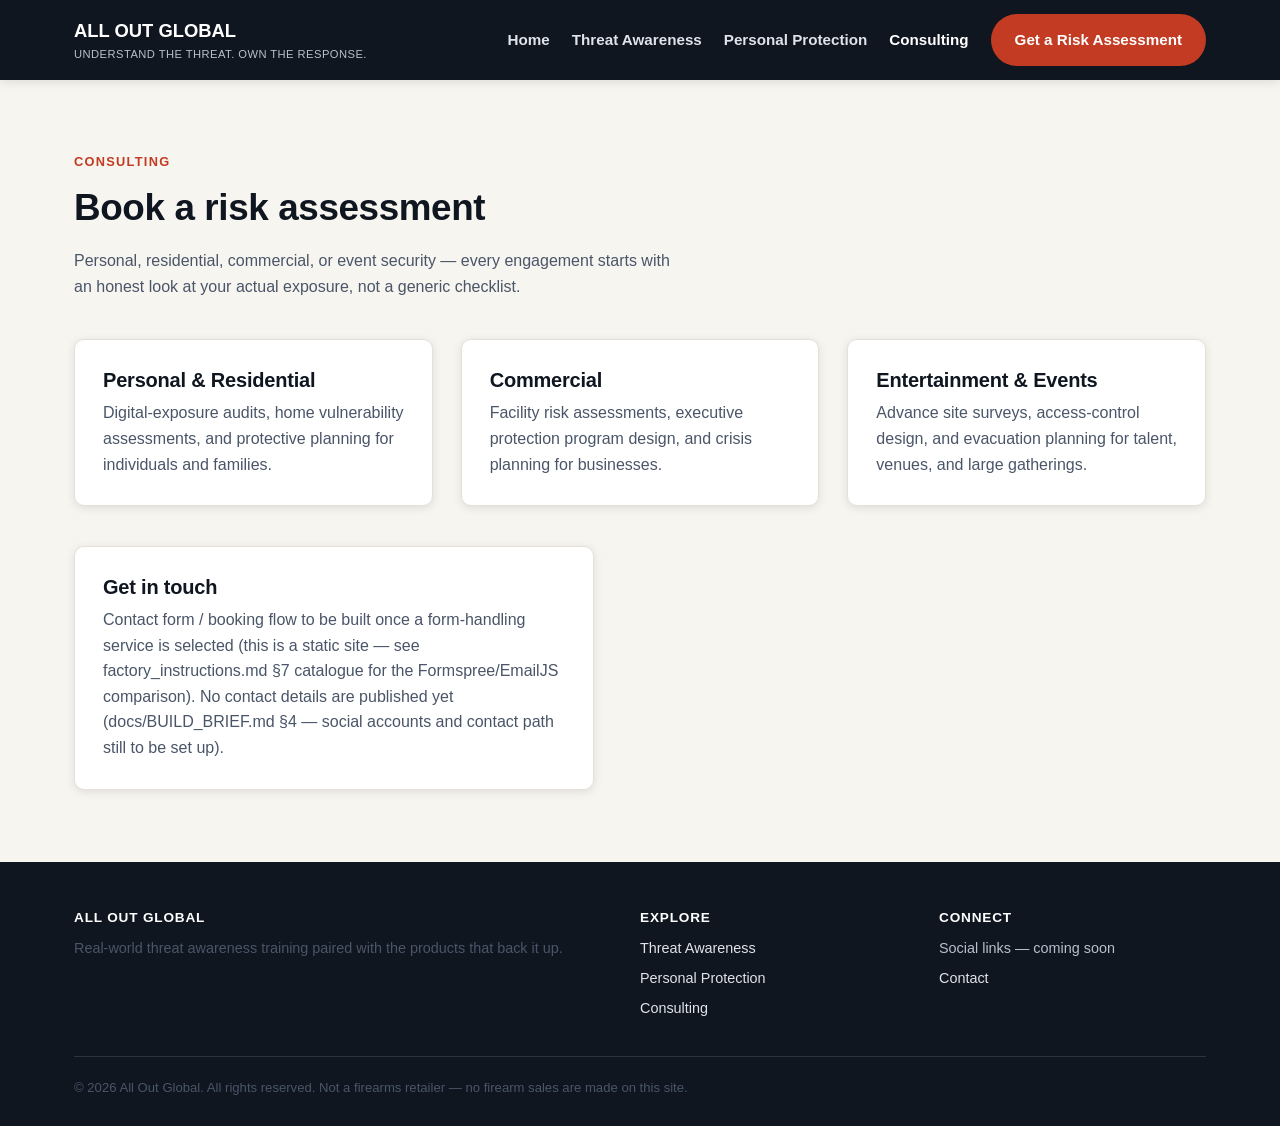
==== contact.html @ 88267a18 "Add canonical URLs pointing at the GitHub Pages deployment No custom domain is registered yet, so ca" ====
<!DOCTYPE html>
<html lang="en">
<head>
<meta charset="UTF-8">
<meta name="viewport" content="width=device-width, initial-scale=1.0">
<title>Consulting &amp; Contact — All Out Global</title>
<meta name="description" content="Book a personal, residential, commercial, or event security risk assessment with All Out Global, or get in touch with questions.">
<link rel="canonical" href="https://lancewagner123.github.io/all-out-global/contact.html">
<link rel="stylesheet" href="assets/css/style.css">
</head>
<body>
<a class="skip-link" href="#main">Skip to content</a>

<header class="site-header">
  <div class="container">
    <a class="brand" href="index.html">
      <span>ALL OUT GLOBAL<small>Understand the threat. Own the response.</small></span>
    </a>
    <button class="nav-toggle" aria-expanded="false" aria-label="Toggle menu">☰</button>
    <nav class="main-nav">
      <a href="index.html">Home</a>
      <a href="threat-awareness.html">Threat Awareness</a>
      <a href="personal-protection.html">Personal Protection</a>
      <a href="contact.html" aria-current="page">Consulting</a>
      <a class="btn btn-primary" href="contact.html">Get a Risk Assessment</a>
    </nav>
  </div>
</header>

<main id="main">

  <section class="section">
    <div class="container">
      <div class="section-head">
        <p class="eyebrow">Consulting</p>
        <h2>Book a risk assessment</h2>
        <p>Personal, residential, commercial, or event security — every engagement starts with
        an honest look at your actual exposure, not a generic checklist.</p>
      </div>

      <div class="grid-3">
        <div class="card">
          <h3>Personal &amp; Residential</h3>
          <p>Digital-exposure audits, home vulnerability assessments, and protective planning for
          individuals and families.</p>
        </div>
        <div class="card">
          <h3>Commercial</h3>
          <p>Facility risk assessments, executive protection program design, and crisis planning
          for businesses.</p>
        </div>
        <div class="card">
          <h3>Entertainment &amp; Events</h3>
          <p>Advance site surveys, access-control design, and evacuation planning for talent,
          venues, and large gatherings.</p>
        </div>
      </div>

      <div class="card" style="margin-top:2.5em;max-width:520px;">
        <h3>Get in touch</h3>
        <p>Contact form / booking flow to be built once a form-handling service is selected (this
        is a static site — see factory_instructions.md §7 catalogue for the Formspree/EmailJS
        comparison). No contact details are published yet (docs/BUILD_BRIEF.md §4 — social
        accounts and contact path still to be set up).</p>
      </div>
    </div>
  </section>

</main>

<footer class="site-footer">
  <div class="container">
    <div class="footer-grid">
      <div>
        <h4>All Out Global</h4>
        <p>Real-world threat awareness training paired with the products that back it up.</p>
      </div>
      <div>
        <h4>Explore</h4>
        <ul>
          <li><a href="threat-awareness.html">Threat Awareness</a></li>
          <li><a href="personal-protection.html">Personal Protection</a></li>
          <li><a href="contact.html">Consulting</a></li>
        </ul>
      </div>
      <div>
        <h4>Connect</h4>
        <ul>
          <li>Social links — coming soon</li>
          <li><a href="contact.html">Contact</a></li>
        </ul>
      </div>
    </div>
    <div class="footer-bottom">
      <p>&copy; <span class="year"></span> All Out Global. All rights reserved. Not a firearms
      retailer — no firearm sales are made on this site.</p>
    </div>
  </div>
</footer>

<script src="assets/js/main.js"></script>
</body>
</html>
---- assets/css/style.css ----
/* All Out Global — rough-concept stylesheet.
   Brand colors, type, and real photography are not confirmed yet (docs/BUILD_BRIEF.md §5, §10) —
   the palette below is a ROUGH-CONCEPT placeholder (dark/bold, matches the "bold and direct"
   tone answer), not a final brand. What's worth KEEPING as-is is noted inline; those lines encode
   real bugs found the hard way (see factory_instructions.md §3). */

:root {
  /* Rough-concept placeholder palette — replace once real brand colors are supplied. */
  --ink: #0f1620;
  --ink-soft: #4a5568;
  --accent: #c23b22;
  --accent-soft: #e8dfd6;
  --line: #e4e1d8;
  --off-white: #f7f5f0;
  --white: #ffffff;
  --radius: 10px;
  --shadow-sm: 0 2px 10px rgba(7, 12, 22, 0.1);
  --max: 1180px;
  --font: -apple-system, BlinkMacSystemFont, "Segoe UI", Roboto, Helvetica, Arial, sans-serif;
}

* { box-sizing: border-box; }
html { scroll-behavior: smooth; }

body {
  margin: 0;
  font-family: var(--font);
  color: var(--ink);
  background: var(--off-white);
  line-height: 1.6;
  -webkit-font-smoothing: antialiased;
}

/* height: auto is not optional here — without it, an <img> with HTML width/height
   attributes keeps its ORIGINAL height once max-width scales the width down,
   producing a tall, mostly-cropped sliver. See factory_instructions.md §3, Trap 2. */
img { max-width: 100%; height: auto; display: block; }

a { color: inherit; text-decoration: none; }

/* Skip-link — required on every site, not optional. Keep this rule even after
   the placeholder palette below is replaced with real brand colors; just make
   sure the swapped-in background/text pair still has strong contrast. The
   anchor itself already lives in index.html (`<a class="skip-link" href="#main">`)
   and `<main id="main">` — copy both onto every new page this site gets. */
.skip-link {
  position: absolute;
  left: -999px;
  top: 0;
  background: var(--ink);
  color: var(--white);
  padding: 10px 16px;
  z-index: 100;
  font-weight: 700;
  border-radius: 0 0 6px 0;
}
.skip-link:focus { left: 0; }

.container {
  max-width: var(--max);
  margin: 0 auto;
  padding: 0 24px;
}

h1, h2, h3, h4 {
  line-height: 1.2;
  margin: 0 0 0.5em;
  font-weight: 800;
  letter-spacing: -0.01em;
}

h1 { font-size: clamp(2.1rem, 5vw, 3.4rem); }
h2 { font-size: clamp(1.6rem, 3.2vw, 2.3rem); }
h3 { font-size: 1.25rem; }

p { margin: 0 0 1em; color: var(--ink-soft); }
p:last-child { margin-bottom: 0; }

/* Full-bleed hero with a photo behind overlaid text: DO NOT combine aspect-ratio
   with max-height on the same element (factory_instructions.md §3, Trap 1) — it
   shrinks the element's WIDTH to preserve the ratio instead of just capping height,
   leaving empty gutters instead of a full-width banner. Set height directly instead:
     .hero { height: min(<H/W as vw>, <cap>px); }
   e.g. for a 1700x924 photo: height: min(54.35vw, 700px);
   Verify with getBoundingClientRect(), not just a screenshot at one viewport width. */

/* ---------- Header / nav ---------- */
.site-header {
  position: sticky; top: 0; z-index: 50;
  background: var(--ink);
  color: var(--white);
  box-shadow: var(--shadow-sm);
}
.site-header .container {
  display: flex; align-items: center; justify-content: space-between;
  padding-top: 14px; padding-bottom: 14px;
}
.brand { display: flex; align-items: center; gap: 10px; font-weight: 800; font-size: 1.15rem; color: var(--white); }
.brand small { display: block; font-weight: 500; font-size: 0.7rem; color: #b7c0cc; letter-spacing: 0.04em; text-transform: uppercase; }
.nav-toggle { display: none; background: none; border: 0; color: var(--white); font-size: 1.5rem; cursor: pointer; }
.main-nav { display: flex; align-items: center; gap: 22px; }
.main-nav a { font-weight: 600; font-size: 0.95rem; color: #dfe4ea; }
.main-nav a:hover, .main-nav a[aria-current="page"] { color: var(--white); }
.main-nav a.btn { color: var(--white); }

.btn {
  display: inline-block; padding: 12px 22px; border-radius: 999px;
  font-weight: 700; font-size: 0.95rem; border: 2px solid transparent; cursor: pointer;
}
.btn-primary { background: var(--accent); color: var(--white); }
.btn-primary:hover { background: #a52f1b; }
.btn-ghost { border-color: currentColor; }
.btn-row { display: flex; flex-wrap: wrap; gap: 12px; margin-top: 1.25em; }

@media (max-width: 860px) {
  .nav-toggle { display: block; }
  .main-nav {
    position: absolute; left: 0; right: 0; top: 100%;
    background: var(--ink); flex-direction: column; align-items: stretch;
    padding: 10px 24px 20px; gap: 4px;
    display: none;
  }
  .main-nav a { padding: 10px 0; border-bottom: 1px solid rgba(255,255,255,0.08); }
  body.nav-open .main-nav { display: flex; }
}

/* ---------- Placeholder image blocks ----------
   Real photography is not available yet (docs/BUILD_BRIEF.md §5/§10) — these stand in for it in
   the rough concept so layout/aspect-ratio decisions are visible without fabricating stock
   photos. Swap each for a real <img> (with width/height + srcset) once assets are supplied;
   don't ship these to a live site. */
.ph-img {
  aspect-ratio: var(--ar, 16 / 9);
  background: linear-gradient(135deg, var(--ink) 0%, #2b3648 100%);
  color: #cfd6df;
  display: flex; align-items: center; justify-content: center;
  text-align: center; font-weight: 700; font-size: 0.95rem; letter-spacing: 0.01em;
  border-radius: var(--radius); padding: 1rem;
}
.ph-img span { max-width: 26ch; }

/* ---------- Hero ---------- */
.hero { position: relative; color: var(--white); overflow: hidden;
  height: min(46vw, 620px); min-height: 380px; }
.hero .ph-img { position: absolute; inset: 0; border-radius: 0; aspect-ratio: auto; }
.hero::after {
  content: ""; position: absolute; inset: 0;
  background: linear-gradient(180deg, rgba(15,22,32,0.55) 0%, rgba(15,22,32,0.85) 100%);
}
.hero-content {
  position: relative; z-index: 2; height: 100%;
  max-width: var(--max); margin: 0 auto; padding: 0 24px;
  display: flex; flex-direction: column; justify-content: center;
}
.hero-eyebrow {
  text-transform: uppercase; letter-spacing: 0.12em; font-size: 0.8rem;
  font-weight: 800; color: var(--accent-soft); margin-bottom: 0.75em;
}
.hero-content h1 { color: var(--white); max-width: 16ch; }
.hero-content p { color: #dfe4ea; max-width: 52ch; font-size: 1.1rem; }

/* ---------- Sections ---------- */
.section { padding: 72px 0; }
.section-alt { background: var(--white); border-top: 1px solid var(--line); border-bottom: 1px solid var(--line); }
.section-dark { background: var(--ink); color: #dfe4ea; }
.section-dark h2, .section-dark h3 { color: var(--white); }
.section-dark p { color: #b7c0cc; }
.section-head { max-width: 68ch; margin: 0 0 2.5em; }
.section-head .eyebrow { text-transform: uppercase; letter-spacing: 0.1em; font-size: 0.8rem; font-weight: 800; color: var(--accent); }

/* ---------- Pillar / feature cards ---------- */
.grid-3 { display: grid; grid-template-columns: repeat(3, 1fr); gap: 28px; }
.grid-4 { display: grid; grid-template-columns: repeat(4, 1fr); gap: 24px; }
@media (max-width: 900px) { .grid-3 { grid-template-columns: 1fr; } .grid-4 { grid-template-columns: repeat(2, 1fr); } }
@media (max-width: 560px) { .grid-4 { grid-template-columns: 1fr; } }

.card {
  background: var(--white); border: 1px solid var(--line); border-radius: var(--radius);
  padding: 28px; box-shadow: var(--shadow-sm);
}
.card h3 { margin-bottom: 0.4em; }
.card .card-tag {
  display: inline-block; font-size: 0.72rem; font-weight: 800; text-transform: uppercase;
  letter-spacing: 0.06em; color: var(--accent); margin-bottom: 0.6em;
}

/* ---------- Vertical / headline cards with placeholder image ---------- */
.tile { display: flex; flex-direction: column; border-radius: var(--radius); overflow: hidden;
  border: 1px solid var(--line); background: var(--white); box-shadow: var(--shadow-sm); }
.tile .ph-img { border-radius: 0; }
.tile-body { padding: 20px 22px 24px; }
.tile-body h3 { margin-bottom: 0.35em; }
.tile-link { font-weight: 700; color: var(--accent); }

/* ---------- Headlines / trend module ---------- */
.headline-item { border-left: 4px solid var(--accent); padding: 4px 0 4px 20px; margin-bottom: 1.75em; }
.headline-item:last-child { margin-bottom: 0; }
.headline-item .kicker { font-size: 0.78rem; font-weight: 800; text-transform: uppercase; letter-spacing: 0.06em; color: var(--ink-soft); }
.headline-item h3 { margin: 0.2em 0 0.3em; }
.headline-item .source-note { font-size: 0.85rem; color: var(--ink-soft); font-style: italic; }

/* ---------- Affiliate disclosure banner ----------
   Reusable component per docs/BUILD_BRIEF.md §8 — must appear on every page carrying affiliate
   links, near the links themselves, not buried in a footer policy page. No real affiliate
   agreements are signed yet (brief §10) — this is the component, ready for when they are. */
.disclosure-banner {
  background: var(--accent-soft); border: 1px solid #d9c4b5; border-radius: var(--radius);
  padding: 14px 18px; font-size: 0.88rem; color: #5a4636; margin: 0 0 2em;
}
.disclosure-banner strong { color: #3d2c20; }

/* ---------- Footer ---------- */
.site-footer { background: var(--ink); color: #b7c0cc; padding: 48px 0 28px; font-size: 0.9rem; }
.site-footer a { color: #dfe4ea; }
.footer-grid { display: grid; grid-template-columns: 2fr 1fr 1fr; gap: 32px; margin-bottom: 2em; }
.footer-grid h4 { color: var(--white); font-size: 0.85rem; text-transform: uppercase; letter-spacing: 0.06em; margin-bottom: 0.8em; }
.footer-grid ul { list-style: none; margin: 0; padding: 0; }
.footer-grid li { margin-bottom: 0.5em; }
@media (max-width: 700px) { .footer-grid { grid-template-columns: 1fr; } }
.footer-bottom { border-top: 1px solid rgba(255,255,255,0.12); padding-top: 20px; font-size: 0.82rem; }
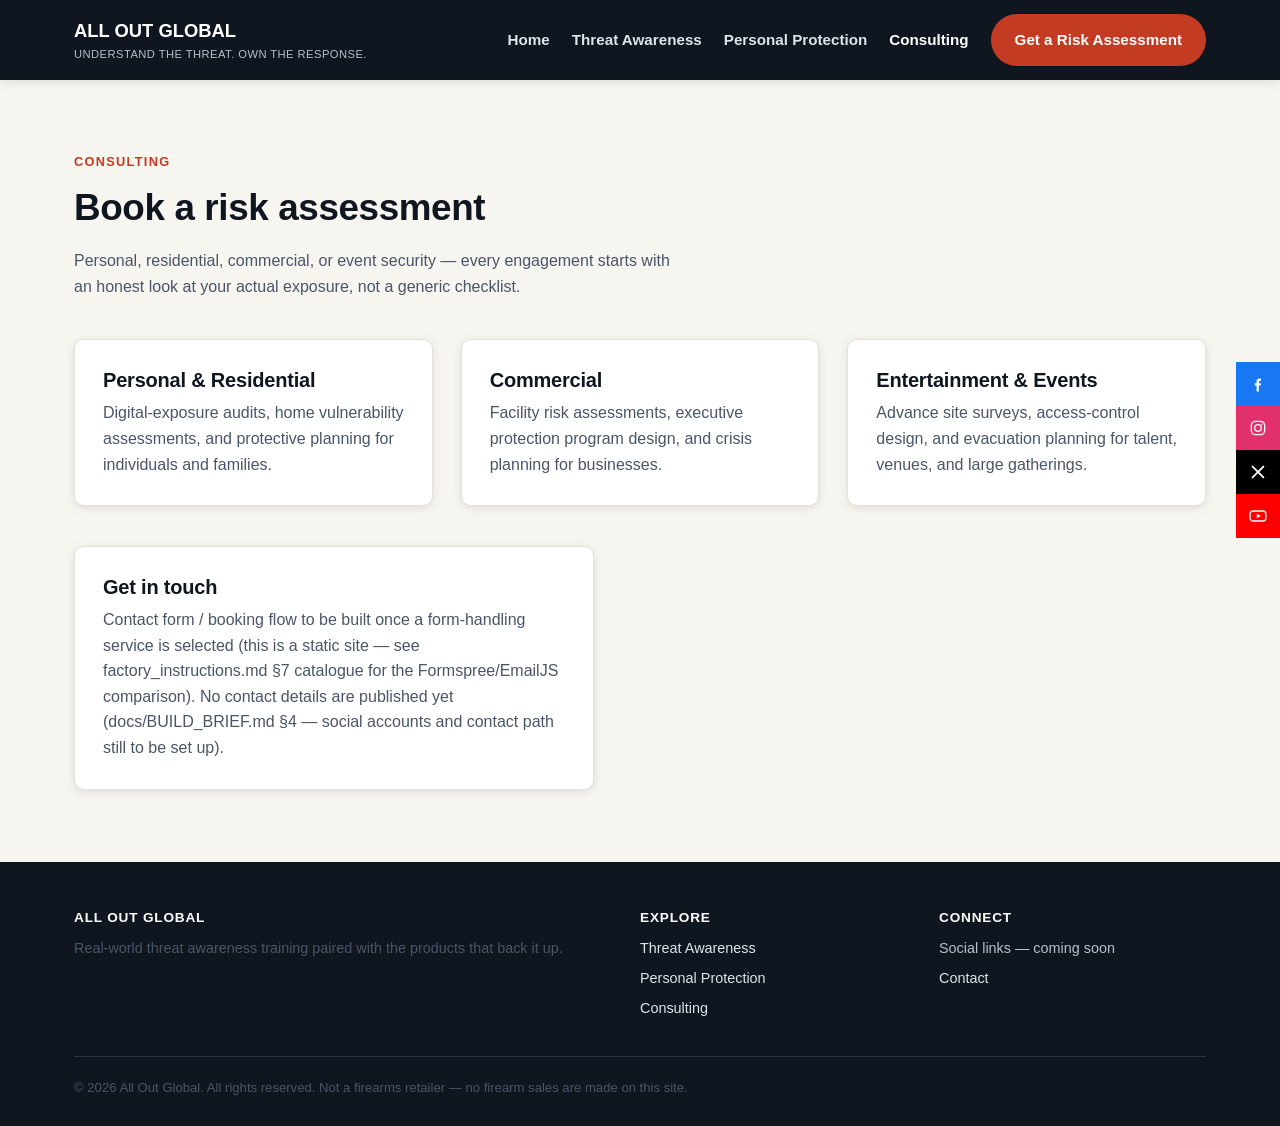
==== commit 75a1c2e2: "Add floating social sidebar to all pages New catalog pattern (feature_catalog.html #social-sidebar):" ====
--- a/contact.html
+++ b/contact.html
@@ -10,6 +10,14 @@
 </head>
 <body>
 <a class="skip-link" href="#main">Skip to content</a>
+
+<!-- Social accounts not created yet (docs/BUILD_BRIEF.md §10 item 2) — placeholder hrefs. -->
+<div class="social-sidebar">
+  <a href="#" style="--brand:#1877F2" aria-label="Facebook"><svg viewBox="0 0 24 24" fill="currentColor" aria-hidden="true"><path d="M15.5 8.5H13.8c-.5 0-.8.3-.8 1v1.7h2.4l-.3 2.6h-2.1V21h-2.7v-7.2H8.1v-2.6h2.2V9.1c0-2.2 1.3-3.6 3.5-3.6h1.7v3z"/></svg></a>
+  <a href="#" style="--brand:#E1306C" aria-label="Instagram"><svg viewBox="0 0 24 24" fill="none" stroke="currentColor" stroke-width="1.6" aria-hidden="true"><rect x="4" y="4" width="16" height="16" rx="5"/><circle cx="12" cy="12" r="4"/><circle cx="16.6" cy="7.4" r="0.9" fill="currentColor" stroke="none"/></svg></a>
+  <a href="#" style="--brand:#000000" aria-label="X (Twitter)"><svg viewBox="0 0 24 24" fill="none" stroke="currentColor" stroke-width="2.2" stroke-linecap="round" aria-hidden="true"><line x1="5.5" y1="5.5" x2="18.5" y2="18.5"/><line x1="18.5" y1="5.5" x2="5.5" y2="18.5"/></svg></a>
+  <a href="#" style="--brand:#FF0000" aria-label="YouTube"><svg viewBox="0 0 24 24" aria-hidden="true"><rect x="2.5" y="6" width="19" height="12" rx="4" fill="none" stroke="currentColor" stroke-width="1.6"/><path d="M10.5 9.3v5.4l5-2.7z" fill="currentColor"/></svg></a>
+</div>
 
 <header class="site-header">
   <div class="container">
--- a/assets/css/style.css
+++ b/assets/css/style.css
@@ -209,6 +209,21 @@
 }
 .disclosure-banner strong { color: #3d2c20; }
 
+/* ---------- Floating social sidebar ----------
+   feature_catalog.html #social-sidebar. Social accounts don't exist yet
+   (docs/BUILD_BRIEF.md §10 item 2) — hrefs are "#" placeholders until real profile URLs exist. */
+.social-sidebar {
+  position: fixed; top: 50%; right: 0; transform: translateY(-50%);
+  display: flex; flex-direction: column; z-index: 40;
+}
+.social-sidebar a {
+  width: 44px; height: 44px; display: flex; align-items: center; justify-content: center;
+  background: var(--brand); color: #fff; transition: transform 0.15s ease, box-shadow 0.15s ease;
+}
+.social-sidebar a svg { width: 20px; height: 20px; }
+.social-sidebar a:hover { transform: scale(1.08); box-shadow: var(--shadow-sm); z-index: 1; }
+@media (max-width: 860px) { .social-sidebar { display: none; } }
+
 /* ---------- Footer ---------- */
 .site-footer { background: var(--ink); color: #b7c0cc; padding: 48px 0 28px; font-size: 0.9rem; }
 .site-footer a { color: #dfe4ea; }
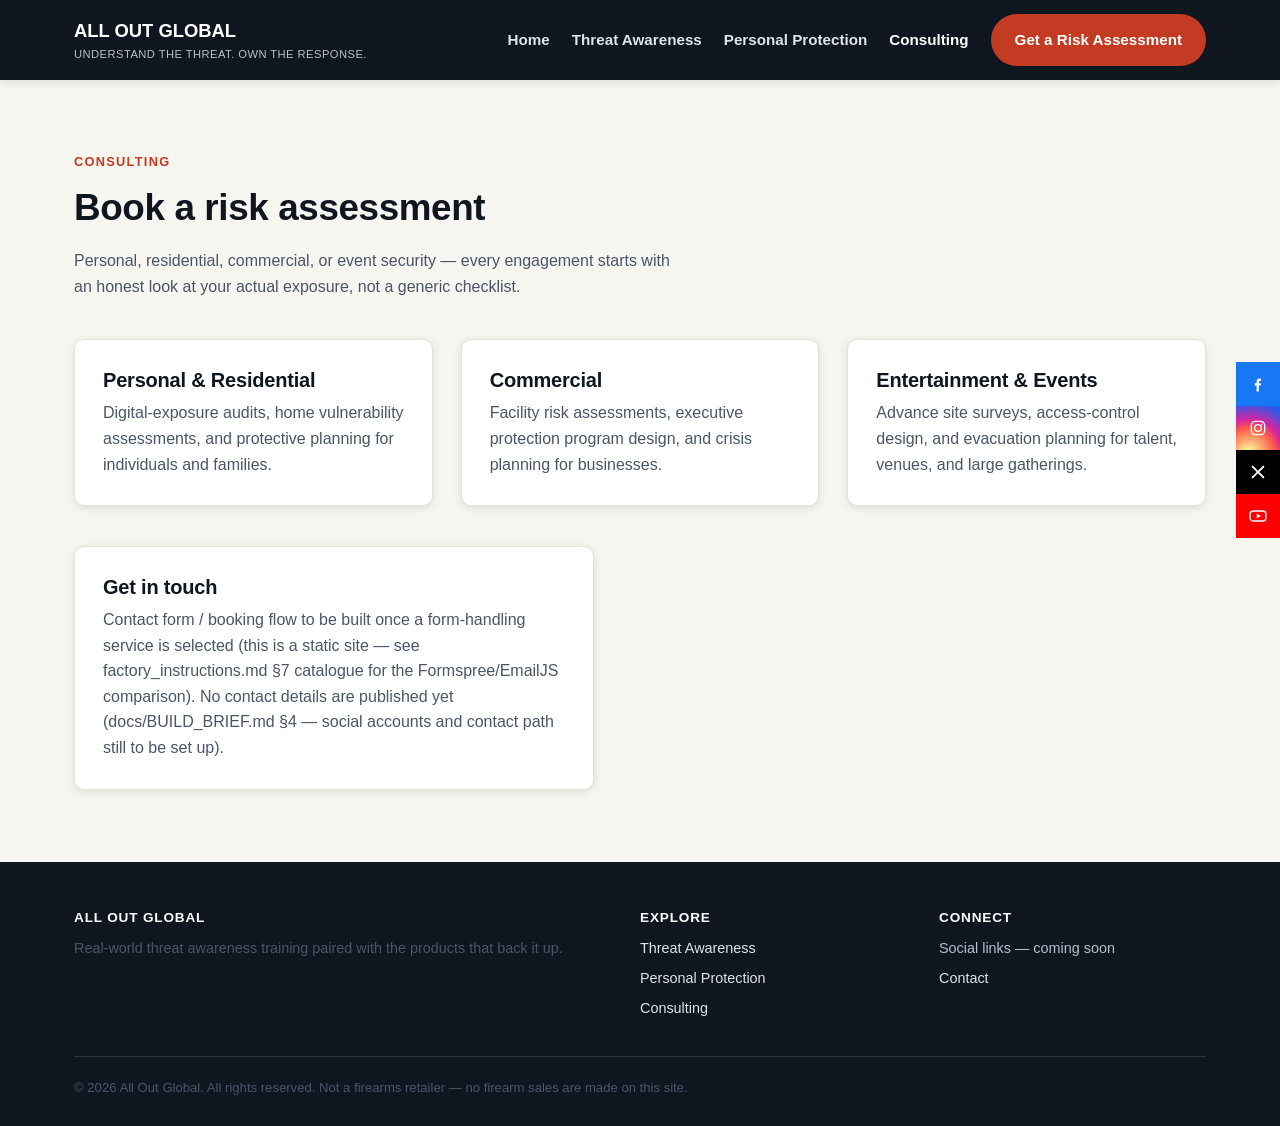
==== commit 38c2db2f: "Use Instagram's real gradient brand mark on the social sidebar Flat pink (#E1306C) replaced with the" ====
--- a/contact.html
+++ b/contact.html
@@ -14,7 +14,7 @@
 <!-- Social accounts not created yet (docs/BUILD_BRIEF.md §10 item 2) — placeholder hrefs. -->
 <div class="social-sidebar">
   <a href="#" style="--brand:#1877F2" aria-label="Facebook"><svg viewBox="0 0 24 24" fill="currentColor" aria-hidden="true"><path d="M15.5 8.5H13.8c-.5 0-.8.3-.8 1v1.7h2.4l-.3 2.6h-2.1V21h-2.7v-7.2H8.1v-2.6h2.2V9.1c0-2.2 1.3-3.6 3.5-3.6h1.7v3z"/></svg></a>
-  <a href="#" style="--brand:#E1306C" aria-label="Instagram"><svg viewBox="0 0 24 24" fill="none" stroke="currentColor" stroke-width="1.6" aria-hidden="true"><rect x="4" y="4" width="16" height="16" rx="5"/><circle cx="12" cy="12" r="4"/><circle cx="16.6" cy="7.4" r="0.9" fill="currentColor" stroke="none"/></svg></a>
+  <a href="#" style="--brand:radial-gradient(circle at 30% 107%, #fdf497 0%, #fdf497 5%, #fd5949 45%, #d6249f 60%, #285aeb 90%)" aria-label="Instagram"><svg viewBox="0 0 24 24" fill="none" stroke="currentColor" stroke-width="1.6" aria-hidden="true"><rect x="4" y="4" width="16" height="16" rx="5"/><circle cx="12" cy="12" r="4"/><circle cx="16.6" cy="7.4" r="0.9" fill="currentColor" stroke="none"/></svg></a>
   <a href="#" style="--brand:#000000" aria-label="X (Twitter)"><svg viewBox="0 0 24 24" fill="none" stroke="currentColor" stroke-width="2.2" stroke-linecap="round" aria-hidden="true"><line x1="5.5" y1="5.5" x2="18.5" y2="18.5"/><line x1="18.5" y1="5.5" x2="5.5" y2="18.5"/></svg></a>
   <a href="#" style="--brand:#FF0000" aria-label="YouTube"><svg viewBox="0 0 24 24" aria-hidden="true"><rect x="2.5" y="6" width="19" height="12" rx="4" fill="none" stroke="currentColor" stroke-width="1.6"/><path d="M10.5 9.3v5.4l5-2.7z" fill="currentColor"/></svg></a>
 </div>
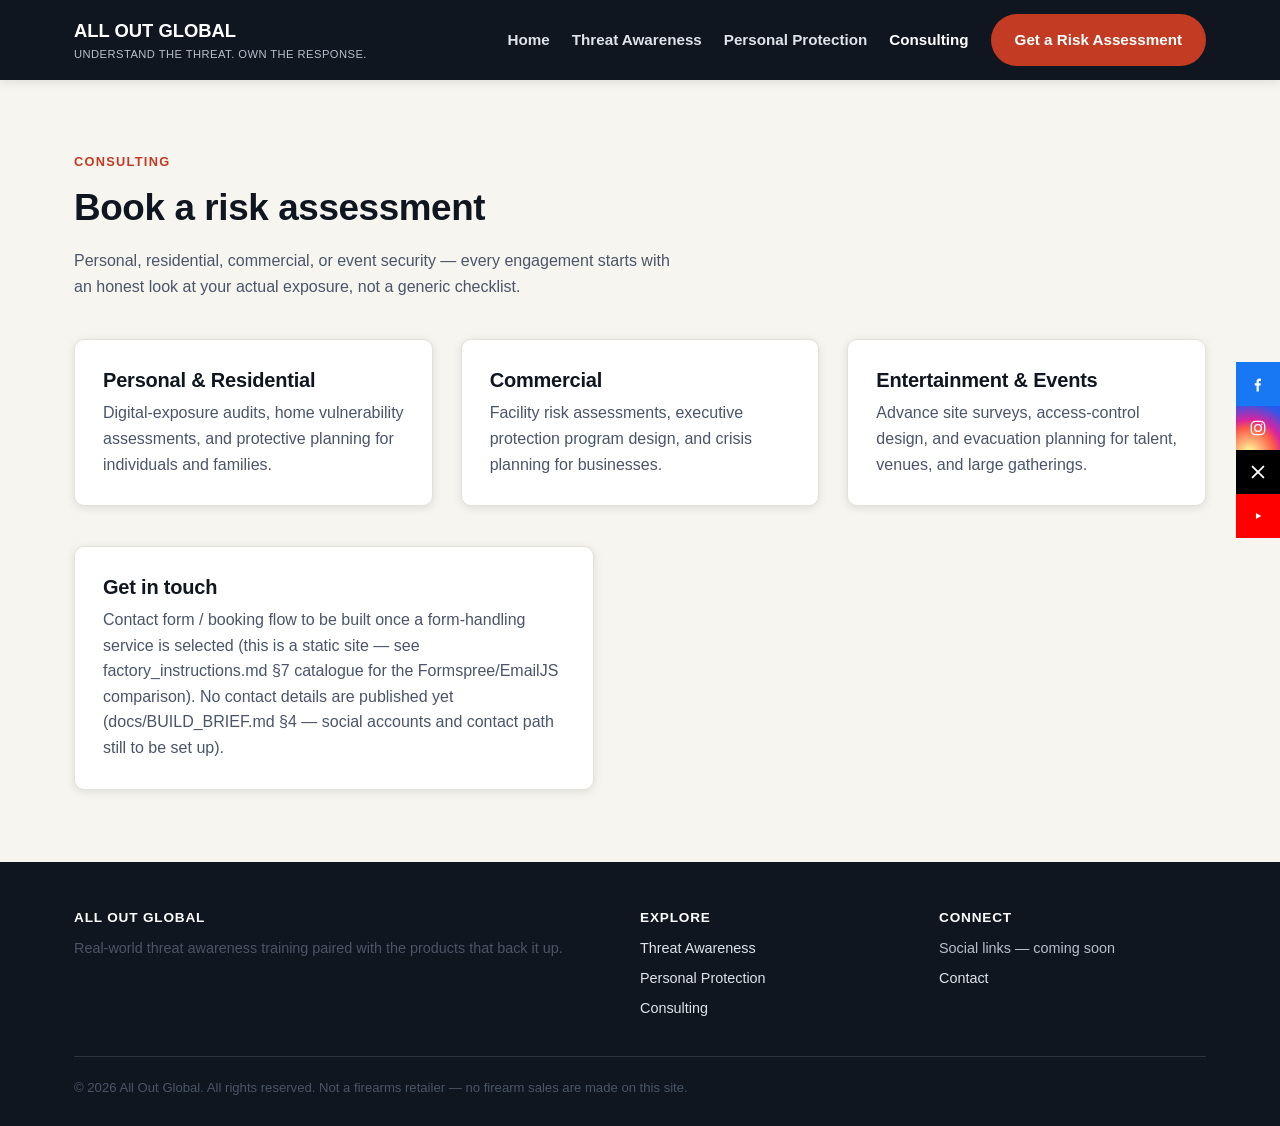
==== commit 4b1bd567: "Simplify YouTube icon to a plain play-triangle glyph Dropped the outlined rectangle behind the trian" ====
--- a/contact.html
+++ b/contact.html
@@ -16,7 +16,7 @@
   <a href="#" style="--brand:#1877F2" aria-label="Facebook"><svg viewBox="0 0 24 24" fill="currentColor" aria-hidden="true"><path d="M15.5 8.5H13.8c-.5 0-.8.3-.8 1v1.7h2.4l-.3 2.6h-2.1V21h-2.7v-7.2H8.1v-2.6h2.2V9.1c0-2.2 1.3-3.6 3.5-3.6h1.7v3z"/></svg></a>
   <a href="#" style="--brand:radial-gradient(circle at 30% 107%, #fdf497 0%, #fdf497 5%, #fd5949 45%, #d6249f 60%, #285aeb 90%)" aria-label="Instagram"><svg viewBox="0 0 24 24" fill="none" stroke="currentColor" stroke-width="1.6" aria-hidden="true"><rect x="4" y="4" width="16" height="16" rx="5"/><circle cx="12" cy="12" r="4"/><circle cx="16.6" cy="7.4" r="0.9" fill="currentColor" stroke="none"/></svg></a>
   <a href="#" style="--brand:#000000" aria-label="X (Twitter)"><svg viewBox="0 0 24 24" fill="none" stroke="currentColor" stroke-width="2.2" stroke-linecap="round" aria-hidden="true"><line x1="5.5" y1="5.5" x2="18.5" y2="18.5"/><line x1="18.5" y1="5.5" x2="5.5" y2="18.5"/></svg></a>
-  <a href="#" style="--brand:#FF0000" aria-label="YouTube"><svg viewBox="0 0 24 24" aria-hidden="true"><rect x="2.5" y="6" width="19" height="12" rx="4" fill="none" stroke="currentColor" stroke-width="1.6"/><path d="M10.5 9.3v5.4l5-2.7z" fill="currentColor"/></svg></a>
+  <a href="#" style="--brand:#FF0000" aria-label="YouTube"><svg viewBox="0 0 24 24" fill="currentColor" aria-hidden="true"><path d="M9.5 8.3v7.4l6.5-3.7z"/></svg></a>
 </div>
 
 <header class="site-header">
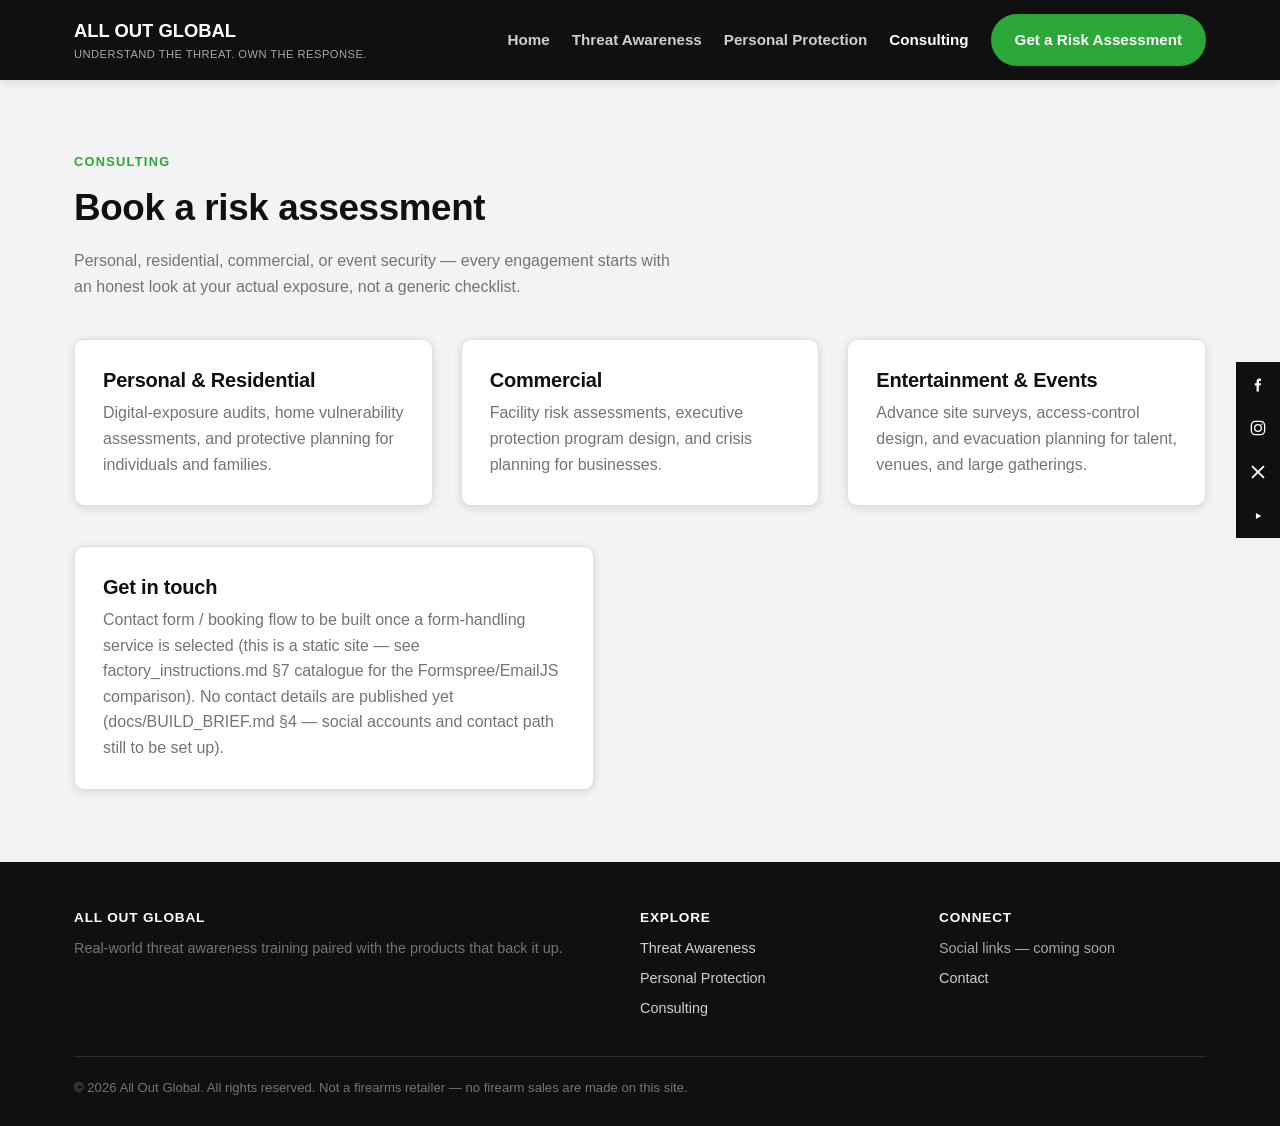
==== commit ff5ffa1c: "Rework site palette to dark-gray + green (modeled on spinat.fr) Sampled real colors from spinat.fr (" ====
--- a/contact.html
+++ b/contact.html
@@ -13,10 +13,10 @@
 
 <!-- Social accounts not created yet (docs/BUILD_BRIEF.md §10 item 2) — placeholder hrefs. -->
 <div class="social-sidebar">
-  <a href="#" style="--brand:#1877F2" aria-label="Facebook"><svg viewBox="0 0 24 24" fill="currentColor" aria-hidden="true"><path d="M15.5 8.5H13.8c-.5 0-.8.3-.8 1v1.7h2.4l-.3 2.6h-2.1V21h-2.7v-7.2H8.1v-2.6h2.2V9.1c0-2.2 1.3-3.6 3.5-3.6h1.7v3z"/></svg></a>
-  <a href="#" style="--brand:radial-gradient(circle at 30% 107%, #fdf497 0%, #fdf497 5%, #fd5949 45%, #d6249f 60%, #285aeb 90%)" aria-label="Instagram"><svg viewBox="0 0 24 24" fill="none" stroke="currentColor" stroke-width="1.6" aria-hidden="true"><rect x="4" y="4" width="16" height="16" rx="5"/><circle cx="12" cy="12" r="4"/><circle cx="16.6" cy="7.4" r="0.9" fill="currentColor" stroke="none"/></svg></a>
-  <a href="#" style="--brand:#000000" aria-label="X (Twitter)"><svg viewBox="0 0 24 24" fill="none" stroke="currentColor" stroke-width="2.2" stroke-linecap="round" aria-hidden="true"><line x1="5.5" y1="5.5" x2="18.5" y2="18.5"/><line x1="18.5" y1="5.5" x2="5.5" y2="18.5"/></svg></a>
-  <a href="#" style="--brand:#FF0000" aria-label="YouTube"><svg viewBox="0 0 24 24" fill="currentColor" aria-hidden="true"><path d="M9.5 8.3v7.4l6.5-3.7z"/></svg></a>
+  <a href="#" aria-label="Facebook"><svg viewBox="0 0 24 24" fill="currentColor" aria-hidden="true"><path d="M15.5 8.5H13.8c-.5 0-.8.3-.8 1v1.7h2.4l-.3 2.6h-2.1V21h-2.7v-7.2H8.1v-2.6h2.2V9.1c0-2.2 1.3-3.6 3.5-3.6h1.7v3z"/></svg></a>
+  <a href="#" aria-label="Instagram"><svg viewBox="0 0 24 24" fill="none" stroke="currentColor" stroke-width="1.6" aria-hidden="true"><rect x="4" y="4" width="16" height="16" rx="5"/><circle cx="12" cy="12" r="4"/><circle cx="16.6" cy="7.4" r="0.9" fill="currentColor" stroke="none"/></svg></a>
+  <a href="#" aria-label="X (Twitter)"><svg viewBox="0 0 24 24" fill="none" stroke="currentColor" stroke-width="2.2" stroke-linecap="round" aria-hidden="true"><line x1="5.5" y1="5.5" x2="18.5" y2="18.5"/><line x1="18.5" y1="5.5" x2="5.5" y2="18.5"/></svg></a>
+  <a href="#" aria-label="YouTube"><svg viewBox="0 0 24 24" fill="currentColor" aria-hidden="true"><path d="M9.5 8.3v7.4l6.5-3.7z"/></svg></a>
 </div>
 
 <header class="site-header">
--- a/assets/css/style.css
+++ b/assets/css/style.css
@@ -1,20 +1,23 @@
 /* All Out Global — rough-concept stylesheet.
    Brand colors, type, and real photography are not confirmed yet (docs/BUILD_BRIEF.md §5, §10) —
-   the palette below is a ROUGH-CONCEPT placeholder (dark/bold, matches the "bold and direct"
-   tone answer), not a final brand. What's worth KEEPING as-is is noted inline; those lines encode
+   the palette below is a ROUGH-CONCEPT placeholder, not a final brand. Colors (2026-07-30) are
+   modeled on spinat.fr's dark-gray + green scheme (Lance's reference), sampled directly from that
+   site's rendered CSS: --ink and --accent are its real values; the rest are derived to fit this
+   site's existing component set. What's worth KEEPING as-is is noted inline; those lines encode
    real bugs found the hard way (see factory_instructions.md §3). */
 
 :root {
-  /* Rough-concept placeholder palette — replace once real brand colors are supplied. */
-  --ink: #0f1620;
-  --ink-soft: #4a5568;
-  --accent: #c23b22;
-  --accent-soft: #e8dfd6;
-  --line: #e4e1d8;
-  --off-white: #f7f5f0;
+  /* Dark-gray + green palette, modeled on spinat.fr — replace once real brand colors are supplied. */
+  --ink: #101010;
+  --ink-soft: #747474;
+  --accent: #2ba837;
+  --accent-dark: #228a2c;
+  --accent-soft: #cfead4;
+  --line: #e0e0e0;
+  --off-white: #f3f3f3;
   --white: #ffffff;
   --radius: 10px;
-  --shadow-sm: 0 2px 10px rgba(7, 12, 22, 0.1);
+  --shadow-sm: 0 2px 10px rgba(16, 16, 16, 0.12);
   --max: 1180px;
   --font: -apple-system, BlinkMacSystemFont, "Segoe UI", Roboto, Helvetica, Arial, sans-serif;
 }
@@ -96,10 +99,10 @@
   padding-top: 14px; padding-bottom: 14px;
 }
 .brand { display: flex; align-items: center; gap: 10px; font-weight: 800; font-size: 1.15rem; color: var(--white); }
-.brand small { display: block; font-weight: 500; font-size: 0.7rem; color: #b7c0cc; letter-spacing: 0.04em; text-transform: uppercase; }
+.brand small { display: block; font-weight: 500; font-size: 0.7rem; color: #a8a8a8; letter-spacing: 0.04em; text-transform: uppercase; }
 .nav-toggle { display: none; background: none; border: 0; color: var(--white); font-size: 1.5rem; cursor: pointer; }
 .main-nav { display: flex; align-items: center; gap: 22px; }
-.main-nav a { font-weight: 600; font-size: 0.95rem; color: #dfe4ea; }
+.main-nav a { font-weight: 600; font-size: 0.95rem; color: #cfcfcf; }
 .main-nav a:hover, .main-nav a[aria-current="page"] { color: var(--white); }
 .main-nav a.btn { color: var(--white); }
 
@@ -108,7 +111,7 @@
   font-weight: 700; font-size: 0.95rem; border: 2px solid transparent; cursor: pointer;
 }
 .btn-primary { background: var(--accent); color: var(--white); }
-.btn-primary:hover { background: #a52f1b; }
+.btn-primary:hover { background: var(--accent-dark); }
 .btn-ghost { border-color: currentColor; }
 .btn-row { display: flex; flex-wrap: wrap; gap: 12px; margin-top: 1.25em; }
 
@@ -131,8 +134,8 @@
    don't ship these to a live site. */
 .ph-img {
   aspect-ratio: var(--ar, 16 / 9);
-  background: linear-gradient(135deg, var(--ink) 0%, #2b3648 100%);
-  color: #cfd6df;
+  background: linear-gradient(135deg, var(--ink) 0%, #2b2b2b 100%);
+  color: #d5d5d5;
   display: flex; align-items: center; justify-content: center;
   text-align: center; font-weight: 700; font-size: 0.95rem; letter-spacing: 0.01em;
   border-radius: var(--radius); padding: 1rem;
@@ -145,7 +148,7 @@
 .hero .ph-img { position: absolute; inset: 0; border-radius: 0; aspect-ratio: auto; }
 .hero::after {
   content: ""; position: absolute; inset: 0;
-  background: linear-gradient(180deg, rgba(15,22,32,0.55) 0%, rgba(15,22,32,0.85) 100%);
+  background: linear-gradient(180deg, rgba(16,16,16,0.55) 0%, rgba(16,16,16,0.85) 100%);
 }
 .hero-content {
   position: relative; z-index: 2; height: 100%;
@@ -157,14 +160,14 @@
   font-weight: 800; color: var(--accent-soft); margin-bottom: 0.75em;
 }
 .hero-content h1 { color: var(--white); max-width: 16ch; }
-.hero-content p { color: #dfe4ea; max-width: 52ch; font-size: 1.1rem; }
+.hero-content p { color: #cfcfcf; max-width: 52ch; font-size: 1.1rem; }
 
 /* ---------- Sections ---------- */
 .section { padding: 72px 0; }
 .section-alt { background: var(--white); border-top: 1px solid var(--line); border-bottom: 1px solid var(--line); }
-.section-dark { background: var(--ink); color: #dfe4ea; }
+.section-dark { background: var(--ink); color: #cfcfcf; }
 .section-dark h2, .section-dark h3 { color: var(--white); }
-.section-dark p { color: #b7c0cc; }
+.section-dark p { color: #a8a8a8; }
 .section-head { max-width: 68ch; margin: 0 0 2.5em; }
 .section-head .eyebrow { text-transform: uppercase; letter-spacing: 0.1em; font-size: 0.8rem; font-weight: 800; color: var(--accent); }
 
@@ -204,29 +207,33 @@
    links, near the links themselves, not buried in a footer policy page. No real affiliate
    agreements are signed yet (brief §10) — this is the component, ready for when they are. */
 .disclosure-banner {
-  background: var(--accent-soft); border: 1px solid #d9c4b5; border-radius: var(--radius);
-  padding: 14px 18px; font-size: 0.88rem; color: #5a4636; margin: 0 0 2em;
-}
-.disclosure-banner strong { color: #3d2c20; }
+  background: var(--accent-soft); border: 1px solid #a8d9af; border-radius: var(--radius);
+  padding: 14px 18px; font-size: 0.88rem; color: #1f5c2a; margin: 0 0 2em;
+}
+.disclosure-banner strong { color: #163d15; }
 
 /* ---------- Floating social sidebar ----------
    feature_catalog.html #social-sidebar. Social accounts don't exist yet
-   (docs/BUILD_BRIEF.md §10 item 2) — hrefs are "#" placeholders until real profile URLs exist. */
+   (docs/BUILD_BRIEF.md §10 item 2) — hrefs are "#" placeholders until real profile URLs exist.
+   Recolored 2026-07-30 to match the site's own dark-gray/green palette instead of each
+   platform's individual brand color (the catalog's "traditional" default) — a deliberate
+   site-specific override, see the catalog entry's meta note. */
 .social-sidebar {
   position: fixed; top: 50%; right: 0; transform: translateY(-50%);
   display: flex; flex-direction: column; z-index: 40;
 }
 .social-sidebar a {
   width: 44px; height: 44px; display: flex; align-items: center; justify-content: center;
-  background: var(--brand); color: #fff; transition: transform 0.15s ease, box-shadow 0.15s ease;
+  background: var(--ink); color: var(--white);
+  transition: transform 0.15s ease, box-shadow 0.15s ease, background-color 0.15s ease;
 }
 .social-sidebar a svg { width: 20px; height: 20px; }
-.social-sidebar a:hover { transform: scale(1.08); box-shadow: var(--shadow-sm); z-index: 1; }
+.social-sidebar a:hover { background: var(--accent); transform: scale(1.08); box-shadow: var(--shadow-sm); z-index: 1; }
 @media (max-width: 860px) { .social-sidebar { display: none; } }
 
 /* ---------- Footer ---------- */
-.site-footer { background: var(--ink); color: #b7c0cc; padding: 48px 0 28px; font-size: 0.9rem; }
-.site-footer a { color: #dfe4ea; }
+.site-footer { background: var(--ink); color: #a8a8a8; padding: 48px 0 28px; font-size: 0.9rem; }
+.site-footer a { color: #cfcfcf; }
 .footer-grid { display: grid; grid-template-columns: 2fr 1fr 1fr; gap: 32px; margin-bottom: 2em; }
 .footer-grid h4 { color: var(--white); font-size: 0.85rem; text-transform: uppercase; letter-spacing: 0.06em; margin-bottom: 0.8em; }
 .footer-grid ul { list-style: none; margin: 0; padding: 0; }
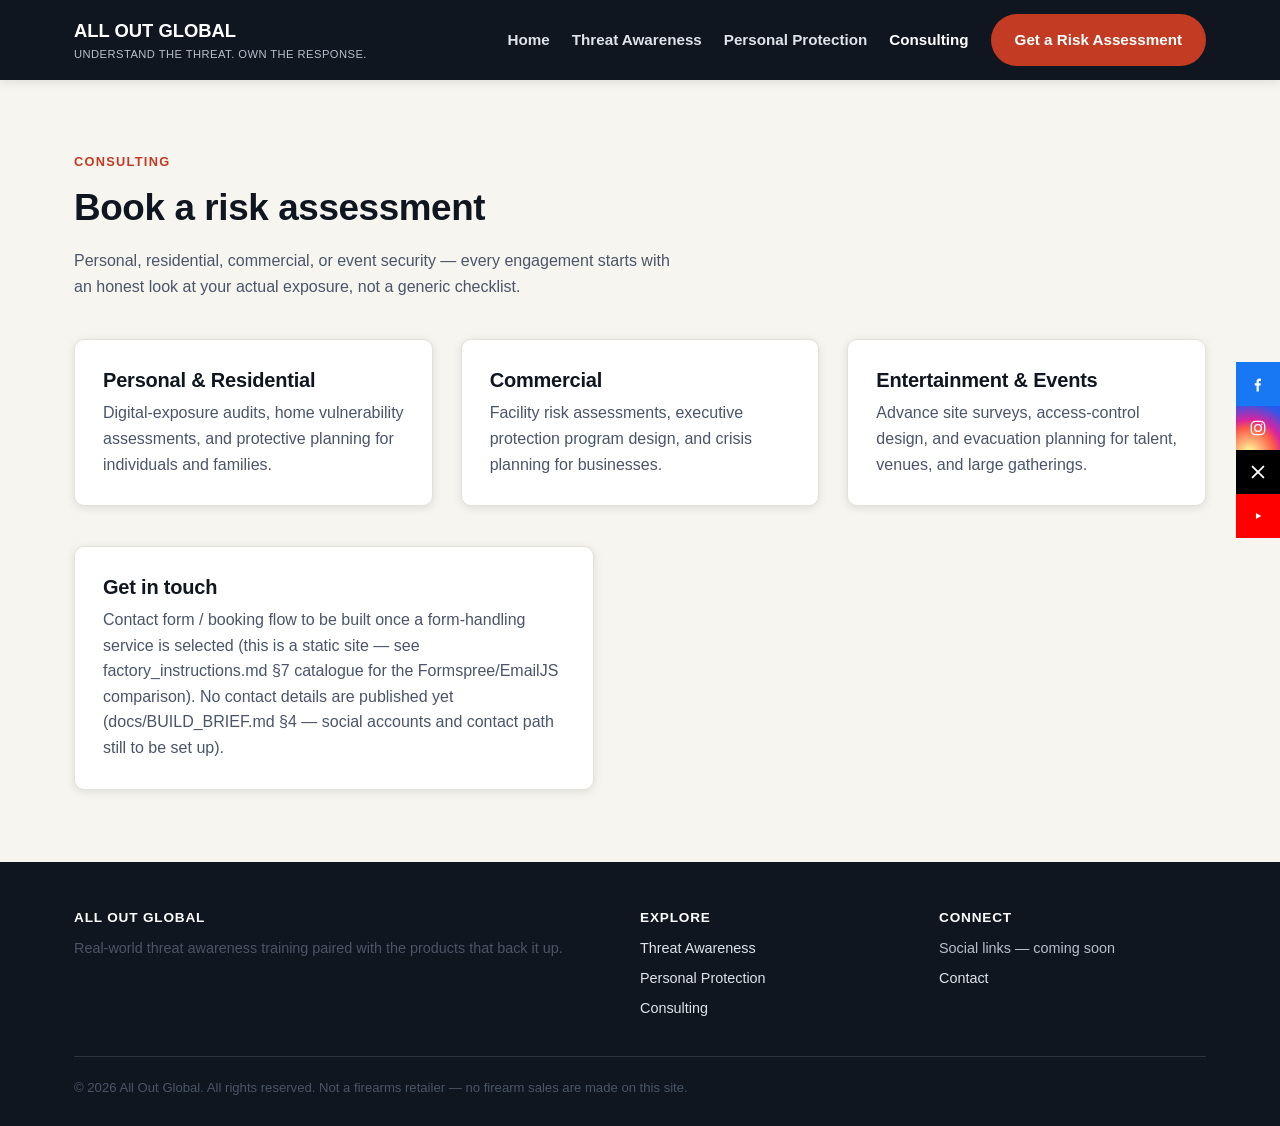
==== commit 6b0179b0: "Revert "Rework site palette to dark-gray + green (modeled on spinat.fr)" This reverts commit ff5ffa1" ====
--- a/contact.html
+++ b/contact.html
@@ -13,10 +13,10 @@
 
 <!-- Social accounts not created yet (docs/BUILD_BRIEF.md §10 item 2) — placeholder hrefs. -->
 <div class="social-sidebar">
-  <a href="#" aria-label="Facebook"><svg viewBox="0 0 24 24" fill="currentColor" aria-hidden="true"><path d="M15.5 8.5H13.8c-.5 0-.8.3-.8 1v1.7h2.4l-.3 2.6h-2.1V21h-2.7v-7.2H8.1v-2.6h2.2V9.1c0-2.2 1.3-3.6 3.5-3.6h1.7v3z"/></svg></a>
-  <a href="#" aria-label="Instagram"><svg viewBox="0 0 24 24" fill="none" stroke="currentColor" stroke-width="1.6" aria-hidden="true"><rect x="4" y="4" width="16" height="16" rx="5"/><circle cx="12" cy="12" r="4"/><circle cx="16.6" cy="7.4" r="0.9" fill="currentColor" stroke="none"/></svg></a>
-  <a href="#" aria-label="X (Twitter)"><svg viewBox="0 0 24 24" fill="none" stroke="currentColor" stroke-width="2.2" stroke-linecap="round" aria-hidden="true"><line x1="5.5" y1="5.5" x2="18.5" y2="18.5"/><line x1="18.5" y1="5.5" x2="5.5" y2="18.5"/></svg></a>
-  <a href="#" aria-label="YouTube"><svg viewBox="0 0 24 24" fill="currentColor" aria-hidden="true"><path d="M9.5 8.3v7.4l6.5-3.7z"/></svg></a>
+  <a href="#" style="--brand:#1877F2" aria-label="Facebook"><svg viewBox="0 0 24 24" fill="currentColor" aria-hidden="true"><path d="M15.5 8.5H13.8c-.5 0-.8.3-.8 1v1.7h2.4l-.3 2.6h-2.1V21h-2.7v-7.2H8.1v-2.6h2.2V9.1c0-2.2 1.3-3.6 3.5-3.6h1.7v3z"/></svg></a>
+  <a href="#" style="--brand:radial-gradient(circle at 30% 107%, #fdf497 0%, #fdf497 5%, #fd5949 45%, #d6249f 60%, #285aeb 90%)" aria-label="Instagram"><svg viewBox="0 0 24 24" fill="none" stroke="currentColor" stroke-width="1.6" aria-hidden="true"><rect x="4" y="4" width="16" height="16" rx="5"/><circle cx="12" cy="12" r="4"/><circle cx="16.6" cy="7.4" r="0.9" fill="currentColor" stroke="none"/></svg></a>
+  <a href="#" style="--brand:#000000" aria-label="X (Twitter)"><svg viewBox="0 0 24 24" fill="none" stroke="currentColor" stroke-width="2.2" stroke-linecap="round" aria-hidden="true"><line x1="5.5" y1="5.5" x2="18.5" y2="18.5"/><line x1="18.5" y1="5.5" x2="5.5" y2="18.5"/></svg></a>
+  <a href="#" style="--brand:#FF0000" aria-label="YouTube"><svg viewBox="0 0 24 24" fill="currentColor" aria-hidden="true"><path d="M9.5 8.3v7.4l6.5-3.7z"/></svg></a>
 </div>
 
 <header class="site-header">
--- a/assets/css/style.css
+++ b/assets/css/style.css
@@ -1,23 +1,20 @@
 /* All Out Global — rough-concept stylesheet.
    Brand colors, type, and real photography are not confirmed yet (docs/BUILD_BRIEF.md §5, §10) —
-   the palette below is a ROUGH-CONCEPT placeholder, not a final brand. Colors (2026-07-30) are
-   modeled on spinat.fr's dark-gray + green scheme (Lance's reference), sampled directly from that
-   site's rendered CSS: --ink and --accent are its real values; the rest are derived to fit this
-   site's existing component set. What's worth KEEPING as-is is noted inline; those lines encode
+   the palette below is a ROUGH-CONCEPT placeholder (dark/bold, matches the "bold and direct"
+   tone answer), not a final brand. What's worth KEEPING as-is is noted inline; those lines encode
    real bugs found the hard way (see factory_instructions.md §3). */
 
 :root {
-  /* Dark-gray + green palette, modeled on spinat.fr — replace once real brand colors are supplied. */
-  --ink: #101010;
-  --ink-soft: #747474;
-  --accent: #2ba837;
-  --accent-dark: #228a2c;
-  --accent-soft: #cfead4;
-  --line: #e0e0e0;
-  --off-white: #f3f3f3;
+  /* Rough-concept placeholder palette — replace once real brand colors are supplied. */
+  --ink: #0f1620;
+  --ink-soft: #4a5568;
+  --accent: #c23b22;
+  --accent-soft: #e8dfd6;
+  --line: #e4e1d8;
+  --off-white: #f7f5f0;
   --white: #ffffff;
   --radius: 10px;
-  --shadow-sm: 0 2px 10px rgba(16, 16, 16, 0.12);
+  --shadow-sm: 0 2px 10px rgba(7, 12, 22, 0.1);
   --max: 1180px;
   --font: -apple-system, BlinkMacSystemFont, "Segoe UI", Roboto, Helvetica, Arial, sans-serif;
 }
@@ -99,10 +96,10 @@
   padding-top: 14px; padding-bottom: 14px;
 }
 .brand { display: flex; align-items: center; gap: 10px; font-weight: 800; font-size: 1.15rem; color: var(--white); }
-.brand small { display: block; font-weight: 500; font-size: 0.7rem; color: #a8a8a8; letter-spacing: 0.04em; text-transform: uppercase; }
+.brand small { display: block; font-weight: 500; font-size: 0.7rem; color: #b7c0cc; letter-spacing: 0.04em; text-transform: uppercase; }
 .nav-toggle { display: none; background: none; border: 0; color: var(--white); font-size: 1.5rem; cursor: pointer; }
 .main-nav { display: flex; align-items: center; gap: 22px; }
-.main-nav a { font-weight: 600; font-size: 0.95rem; color: #cfcfcf; }
+.main-nav a { font-weight: 600; font-size: 0.95rem; color: #dfe4ea; }
 .main-nav a:hover, .main-nav a[aria-current="page"] { color: var(--white); }
 .main-nav a.btn { color: var(--white); }
 
@@ -111,7 +108,7 @@
   font-weight: 700; font-size: 0.95rem; border: 2px solid transparent; cursor: pointer;
 }
 .btn-primary { background: var(--accent); color: var(--white); }
-.btn-primary:hover { background: var(--accent-dark); }
+.btn-primary:hover { background: #a52f1b; }
 .btn-ghost { border-color: currentColor; }
 .btn-row { display: flex; flex-wrap: wrap; gap: 12px; margin-top: 1.25em; }
 
@@ -134,8 +131,8 @@
    don't ship these to a live site. */
 .ph-img {
   aspect-ratio: var(--ar, 16 / 9);
-  background: linear-gradient(135deg, var(--ink) 0%, #2b2b2b 100%);
-  color: #d5d5d5;
+  background: linear-gradient(135deg, var(--ink) 0%, #2b3648 100%);
+  color: #cfd6df;
   display: flex; align-items: center; justify-content: center;
   text-align: center; font-weight: 700; font-size: 0.95rem; letter-spacing: 0.01em;
   border-radius: var(--radius); padding: 1rem;
@@ -148,7 +145,7 @@
 .hero .ph-img { position: absolute; inset: 0; border-radius: 0; aspect-ratio: auto; }
 .hero::after {
   content: ""; position: absolute; inset: 0;
-  background: linear-gradient(180deg, rgba(16,16,16,0.55) 0%, rgba(16,16,16,0.85) 100%);
+  background: linear-gradient(180deg, rgba(15,22,32,0.55) 0%, rgba(15,22,32,0.85) 100%);
 }
 .hero-content {
   position: relative; z-index: 2; height: 100%;
@@ -160,14 +157,14 @@
   font-weight: 800; color: var(--accent-soft); margin-bottom: 0.75em;
 }
 .hero-content h1 { color: var(--white); max-width: 16ch; }
-.hero-content p { color: #cfcfcf; max-width: 52ch; font-size: 1.1rem; }
+.hero-content p { color: #dfe4ea; max-width: 52ch; font-size: 1.1rem; }
 
 /* ---------- Sections ---------- */
 .section { padding: 72px 0; }
 .section-alt { background: var(--white); border-top: 1px solid var(--line); border-bottom: 1px solid var(--line); }
-.section-dark { background: var(--ink); color: #cfcfcf; }
+.section-dark { background: var(--ink); color: #dfe4ea; }
 .section-dark h2, .section-dark h3 { color: var(--white); }
-.section-dark p { color: #a8a8a8; }
+.section-dark p { color: #b7c0cc; }
 .section-head { max-width: 68ch; margin: 0 0 2.5em; }
 .section-head .eyebrow { text-transform: uppercase; letter-spacing: 0.1em; font-size: 0.8rem; font-weight: 800; color: var(--accent); }
 
@@ -207,33 +204,29 @@
    links, near the links themselves, not buried in a footer policy page. No real affiliate
    agreements are signed yet (brief §10) — this is the component, ready for when they are. */
 .disclosure-banner {
-  background: var(--accent-soft); border: 1px solid #a8d9af; border-radius: var(--radius);
-  padding: 14px 18px; font-size: 0.88rem; color: #1f5c2a; margin: 0 0 2em;
-}
-.disclosure-banner strong { color: #163d15; }
+  background: var(--accent-soft); border: 1px solid #d9c4b5; border-radius: var(--radius);
+  padding: 14px 18px; font-size: 0.88rem; color: #5a4636; margin: 0 0 2em;
+}
+.disclosure-banner strong { color: #3d2c20; }
 
 /* ---------- Floating social sidebar ----------
    feature_catalog.html #social-sidebar. Social accounts don't exist yet
-   (docs/BUILD_BRIEF.md §10 item 2) — hrefs are "#" placeholders until real profile URLs exist.
-   Recolored 2026-07-30 to match the site's own dark-gray/green palette instead of each
-   platform's individual brand color (the catalog's "traditional" default) — a deliberate
-   site-specific override, see the catalog entry's meta note. */
+   (docs/BUILD_BRIEF.md §10 item 2) — hrefs are "#" placeholders until real profile URLs exist. */
 .social-sidebar {
   position: fixed; top: 50%; right: 0; transform: translateY(-50%);
   display: flex; flex-direction: column; z-index: 40;
 }
 .social-sidebar a {
   width: 44px; height: 44px; display: flex; align-items: center; justify-content: center;
-  background: var(--ink); color: var(--white);
-  transition: transform 0.15s ease, box-shadow 0.15s ease, background-color 0.15s ease;
+  background: var(--brand); color: #fff; transition: transform 0.15s ease, box-shadow 0.15s ease;
 }
 .social-sidebar a svg { width: 20px; height: 20px; }
-.social-sidebar a:hover { background: var(--accent); transform: scale(1.08); box-shadow: var(--shadow-sm); z-index: 1; }
+.social-sidebar a:hover { transform: scale(1.08); box-shadow: var(--shadow-sm); z-index: 1; }
 @media (max-width: 860px) { .social-sidebar { display: none; } }
 
 /* ---------- Footer ---------- */
-.site-footer { background: var(--ink); color: #a8a8a8; padding: 48px 0 28px; font-size: 0.9rem; }
-.site-footer a { color: #cfcfcf; }
+.site-footer { background: var(--ink); color: #b7c0cc; padding: 48px 0 28px; font-size: 0.9rem; }
+.site-footer a { color: #dfe4ea; }
 .footer-grid { display: grid; grid-template-columns: 2fr 1fr 1fr; gap: 32px; margin-bottom: 2em; }
 .footer-grid h4 { color: var(--white); font-size: 0.85rem; text-transform: uppercase; letter-spacing: 0.06em; margin-bottom: 0.8em; }
 .footer-grid ul { list-style: none; margin: 0; padding: 0; }
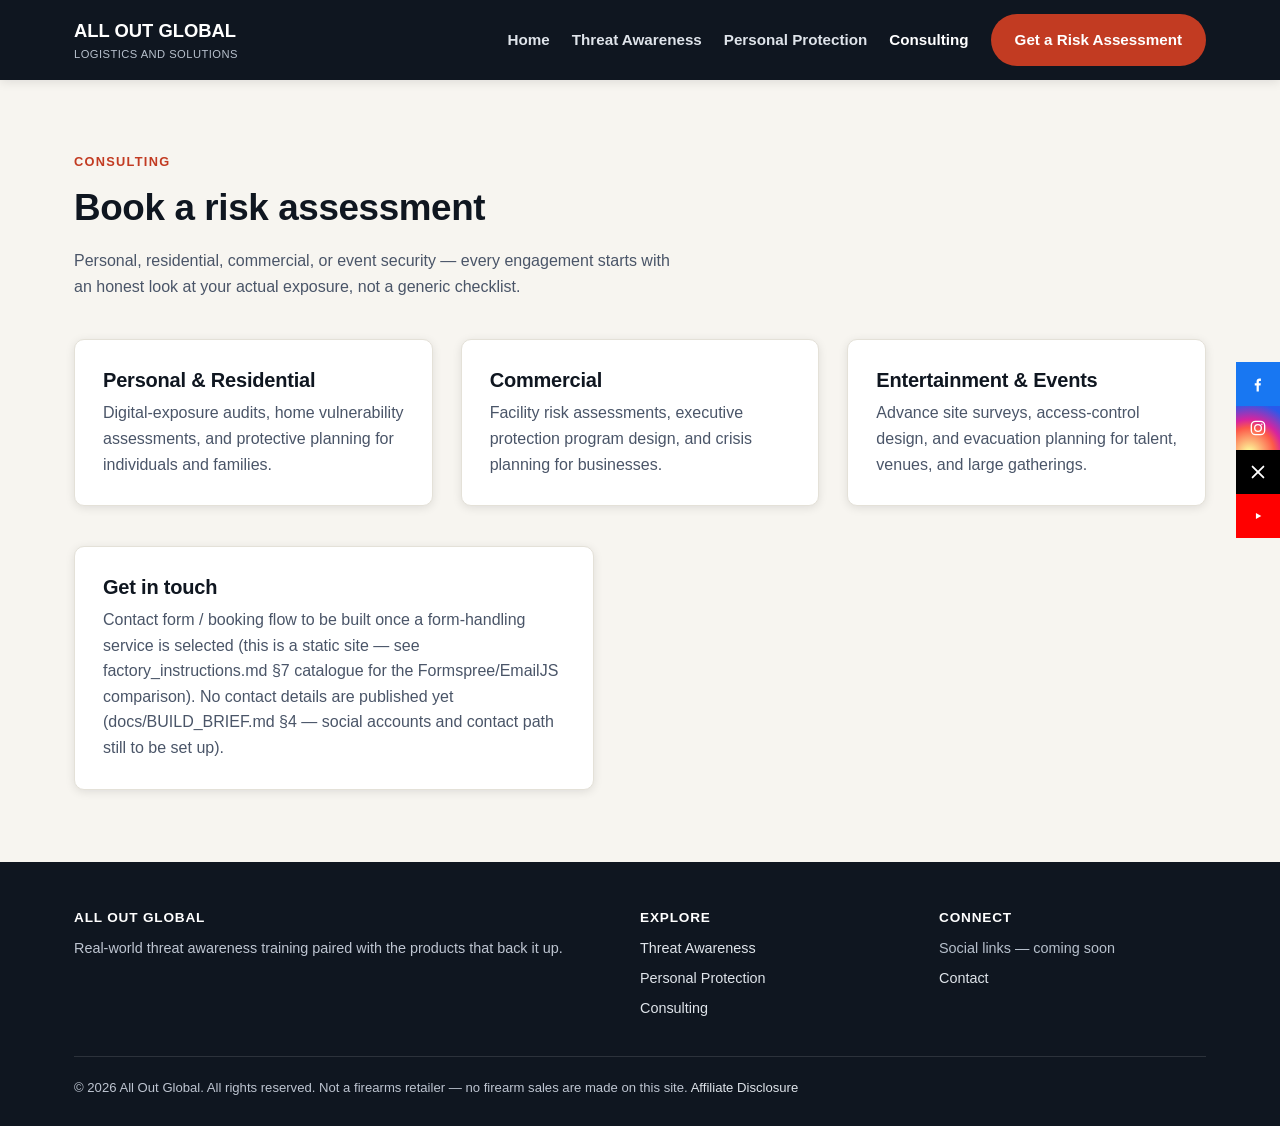
==== commit 96b71611: "Rework layout toward a news-portal (CNN-style) feel; update header tagline Header: "ALL OUT GLOBAL" " ====
--- a/contact.html
+++ b/contact.html
@@ -22,7 +22,7 @@
 <header class="site-header">
   <div class="container">
     <a class="brand" href="index.html">
-      <span>ALL OUT GLOBAL<small>Understand the threat. Own the response.</small></span>
+      <span>ALL OUT GLOBAL<small>Logistics and Solutions</small></span>
     </a>
     <button class="nav-toggle" aria-expanded="false" aria-label="Toggle menu">☰</button>
     <nav class="main-nav">
@@ -101,7 +101,7 @@
     </div>
     <div class="footer-bottom">
       <p>&copy; <span class="year"></span> All Out Global. All rights reserved. Not a firearms
-      retailer — no firearm sales are made on this site.</p>
+      retailer — no firearm sales are made on this site. <a href="disclosure.html">Affiliate Disclosure</a></p>
     </div>
   </div>
 </footer>
--- a/assets/css/style.css
+++ b/assets/css/style.css
@@ -97,7 +97,10 @@
 }
 .brand { display: flex; align-items: center; gap: 10px; font-weight: 800; font-size: 1.15rem; color: var(--white); }
 .brand small { display: block; font-weight: 500; font-size: 0.7rem; color: #b7c0cc; letter-spacing: 0.04em; text-transform: uppercase; }
-.nav-toggle { display: none; background: none; border: 0; color: var(--white); font-size: 1.5rem; cursor: pointer; }
+.nav-toggle {
+  display: none; background: none; border: 0; color: var(--white); font-size: 1.5rem; cursor: pointer;
+  min-width: 44px; min-height: 44px; padding: 6px;
+}
 .main-nav { display: flex; align-items: center; gap: 22px; }
 .main-nav a { font-weight: 600; font-size: 0.95rem; color: #dfe4ea; }
 .main-nav a:hover, .main-nav a[aria-current="page"] { color: var(--white); }
@@ -121,6 +124,7 @@
     display: none;
   }
   .main-nav a { padding: 10px 0; border-bottom: 1px solid rgba(255,255,255,0.08); }
+  .main-nav a.btn { display: block; text-align: center; margin-top: 10px; border-bottom: none; }
   body.nav-open .main-nav { display: flex; }
 }
 
@@ -192,12 +196,57 @@
 .tile-body h3 { margin-bottom: 0.35em; }
 .tile-link { font-weight: 700; color: var(--accent); }
 
-/* ---------- Headlines / trend module ---------- */
-.headline-item { border-left: 4px solid var(--accent); padding: 4px 0 4px 20px; margin-bottom: 1.75em; }
-.headline-item:last-child { margin-bottom: 0; }
-.headline-item .kicker { font-size: 0.78rem; font-weight: 800; text-transform: uppercase; letter-spacing: 0.06em; color: var(--ink-soft); }
-.headline-item h3 { margin: 0.2em 0 0.3em; }
-.headline-item .source-note { font-size: 0.85rem; color: var(--ink-soft); font-style: italic; }
+/* ---------- News / story-card module (CNN-style) ----------
+   Added 2026-08-04 — the site is eventually a content hub with lots of stories/photos, so the
+   "In the Headlines" module and similar sections now read as an actual news-portal grid (lead
+   story + sidebar headlines + a card grid) instead of plain text blocks. Every photo slot uses
+   the existing .ph-img placeholder system — swap for real photography per docs/BUILD_BRIEF.md
+   §5/§10 once it exists. Gaps here are intentionally tighter than .grid-3/.grid-4 (news grids
+   read denser than marketing card grids). */
+.story-kicker {
+  font-size: 0.72rem; font-weight: 800; text-transform: uppercase; letter-spacing: 0.06em;
+  color: var(--accent); margin: 0.7em 0 0.25em;
+}
+.story-card { display: block; }
+.story-card h3 { margin: 0 0 0.3em; font-size: 1.05rem; line-height: 1.3; transition: color 0.15s ease; }
+.story-card:hover h3 { color: var(--accent); }
+.section-dark .story-card:hover h3 { color: var(--accent-soft); }
+.sidebar-story:hover h4 { color: var(--accent); }
+.story-deck { font-size: 0.88rem; margin: 0 0 0.4em; }
+.story-meta { font-size: 0.72rem; font-style: italic; margin: 0; }
+
+/* Lead story + sidebar headline list */
+.news-hero { display: grid; grid-template-columns: 1.7fr 1fr; gap: 28px; margin-bottom: 24px; align-items: start; }
+.story-lead h3 { font-size: clamp(1.3rem, 2.2vw, 1.7rem); }
+.story-lead .story-deck { font-size: 0.95rem; }
+.news-sidebar { display: flex; flex-direction: column; }
+.news-sidebar > h4 {
+  font-size: 0.78rem; text-transform: uppercase; letter-spacing: 0.06em;
+  border-bottom: 2px solid var(--accent); padding-bottom: 8px; margin-bottom: 4px;
+}
+.sidebar-story { display: block; padding: 12px 0; border-bottom: 1px solid rgba(255,255,255,0.12); }
+.sidebar-story:last-child { border-bottom: none; }
+.sidebar-story h4 { font-size: 0.92rem; line-height: 1.35; margin: 0; font-weight: 700; }
+.sidebar-story .story-kicker { margin: 0 0 0.25em; }
+@media (max-width: 860px) { .news-hero { grid-template-columns: 1fr; } }
+
+/* Equal-weight story grid below the lead */
+.story-grid { display: grid; grid-template-columns: repeat(4, 1fr); gap: 20px; }
+@media (max-width: 900px) { .story-grid { grid-template-columns: repeat(2, 1fr); } }
+@media (max-width: 560px) { .story-grid { grid-template-columns: 1fr; } }
+
+/* Deck/meta text needs a lighter tone inside .section-dark (index.html "In the Headlines") than
+   the default --ink-soft, which is a mid-gray meant for light backgrounds — same fix as the old
+   .headline-item bug this module replaced. */
+.story-deck, .story-meta { color: var(--ink-soft); }
+.section-dark .story-deck, .section-dark .story-meta { color: #b7c0cc; }
+/* .story-kicker (color: var(--accent)) has only one class, and .section-dark p (one class + one
+   type) is *more* specific than a single class alone — so without this, .story-kicker's <p> tags
+   inside .section-dark silently lost to .section-dark p's gray, same specificity trap as the
+   .site-footer p bug found 2026-07-30. Two classes here beats one class + one type. */
+.section-dark .story-kicker { color: var(--accent); }
+.section-dark .sidebar-story h4 { color: var(--white); }
+.section-dark .sidebar-story:hover h4 { color: var(--accent-soft); }
 
 /* ---------- Affiliate disclosure banner ----------
    Reusable component per docs/BUILD_BRIEF.md §8 — must appear on every page carrying affiliate
@@ -224,8 +273,34 @@
 .social-sidebar a:hover { transform: scale(1.08); box-shadow: var(--shadow-sm); z-index: 1; }
 @media (max-width: 860px) { .social-sidebar { display: none; } }
 
-/* ---------- Footer ---------- */
+/* ---------- Phone-specific tightening ----------
+   Desktop-scaled spacing (72px section padding, 28px card padding) eats too much of a phone's
+   vertical real estate — nothing here changes layout structure (that's handled by the existing
+   900px/860px/700px/560px breakpoints above), just density. */
+@media (max-width: 600px) {
+  .section { padding: 44px 0; }
+  .card { padding: 20px; }
+  .tile-body { padding: 16px 18px 20px; }
+  .grid-3, .grid-4 { gap: 16px; }
+  .hero-content p { font-size: 1rem; }
+  .btn { padding: 12px 20px; font-size: 0.9rem; }
+}
+@media (max-width: 480px) {
+  .hero { min-height: 320px; }
+}
+
+/* ---------- Footer ----------
+   Real bug found 2026-07-30: .site-footer only set color at the container level, relying on
+   inheritance for its <p> tags (the tagline + copyright line) — but the global `p { color:
+   var(--ink-soft) }` rule directly matches those same <p> elements, and a direct match always
+   wins over inheritance regardless of specificity. Those two paragraphs were rendering in
+   --ink-soft (a mid-gray meant for light backgrounds, ~2.4:1 contrast on this dark footer), not
+   the intended light footer color — almost certainly the actual "too faint to read" text. Fixed
+   with an explicit .site-footer p rule, bumped slightly lighter than the original #b7c0cc per
+   Lance's report. Kept as a small step, not the more aggressive brighten used elsewhere and
+   reverted this same session. */
 .site-footer { background: var(--ink); color: #b7c0cc; padding: 48px 0 28px; font-size: 0.9rem; }
+.site-footer p { color: #bec5d1; }
 .site-footer a { color: #dfe4ea; }
 .footer-grid { display: grid; grid-template-columns: 2fr 1fr 1fr; gap: 32px; margin-bottom: 2em; }
 .footer-grid h4 { color: var(--white); font-size: 0.85rem; text-transform: uppercase; letter-spacing: 0.06em; margin-bottom: 0.8em; }
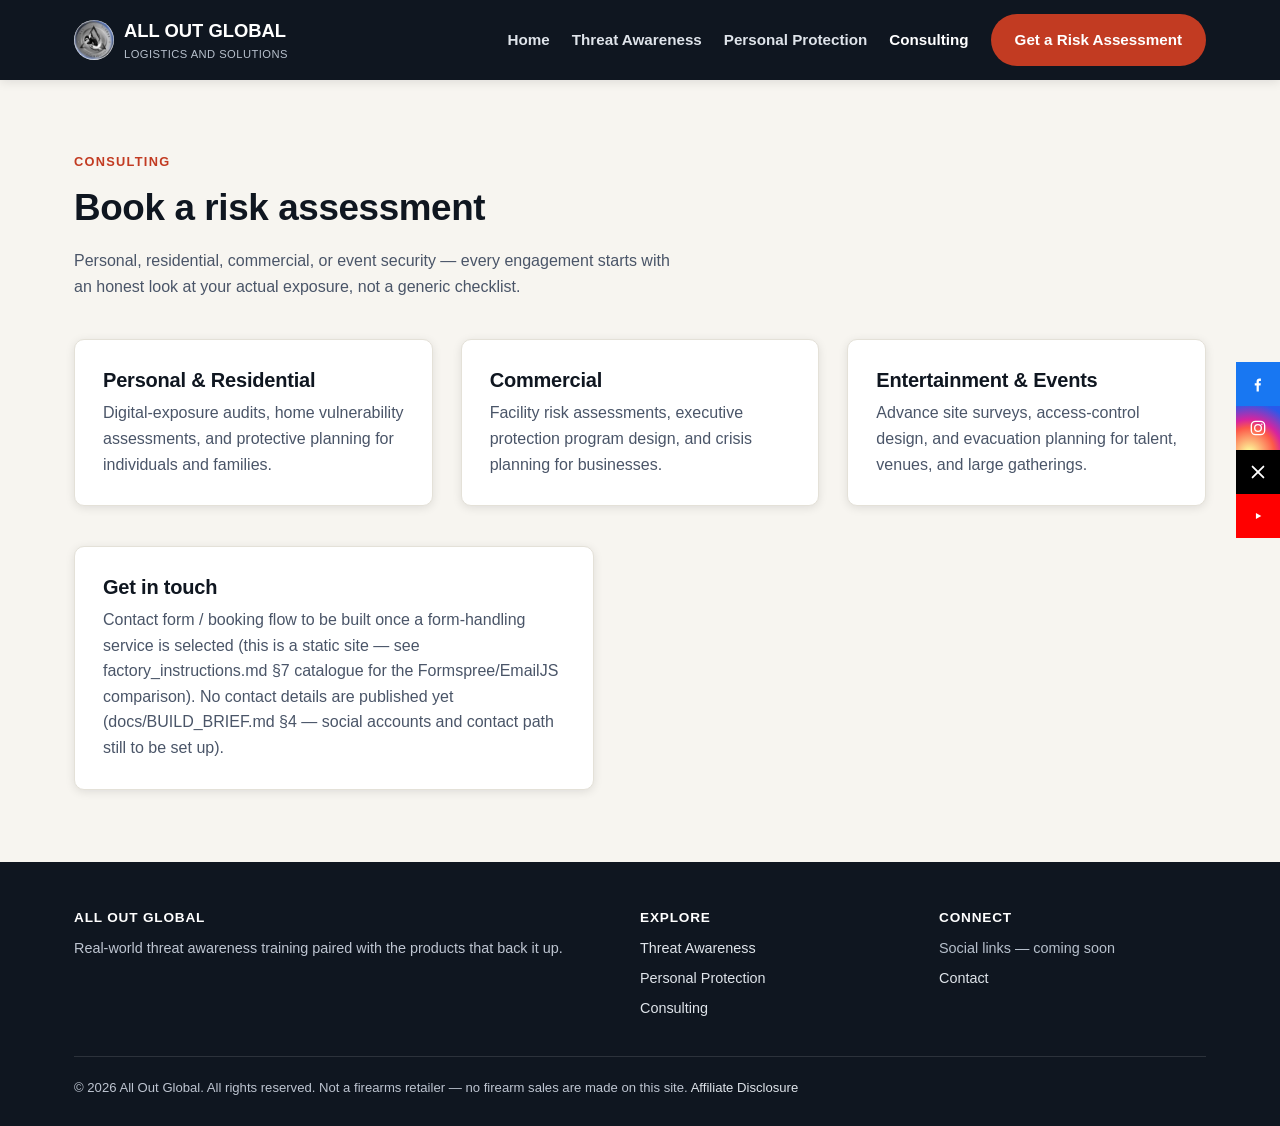
==== commit 4c200b7c: "Add full favicon/app-icon set and header logo from AOGLS badge Builds the complete icon set factory_" ====
--- a/contact.html
+++ b/contact.html
@@ -6,6 +6,10 @@
 <title>Consulting &amp; Contact — All Out Global</title>
 <meta name="description" content="Book a personal, residential, commercial, or event security risk assessment with All Out Global, or get in touch with questions.">
 <link rel="canonical" href="https://lancewagner123.github.io/all-out-global/contact.html">
+<meta name="theme-color" content="#0f1620">
+<link rel="icon" href="img/logo-200w.webp" type="image/webp">
+<link rel="icon" href="img/favicon.ico" sizes="any">
+<link rel="apple-touch-icon" href="img/apple-touch-icon.png">
 <link rel="stylesheet" href="assets/css/style.css">
 </head>
 <body>
@@ -22,6 +26,7 @@
 <header class="site-header">
   <div class="container">
     <a class="brand" href="index.html">
+      <img src="img/logo-200w.webp" width="40" height="40" alt="All Out Global logo">
       <span>ALL OUT GLOBAL<small>Logistics and Solutions</small></span>
     </a>
     <button class="nav-toggle" aria-expanded="false" aria-label="Toggle menu">☰</button>
--- a/assets/css/style.css
+++ b/assets/css/style.css
@@ -96,6 +96,7 @@
   padding-top: 14px; padding-bottom: 14px;
 }
 .brand { display: flex; align-items: center; gap: 10px; font-weight: 800; font-size: 1.15rem; color: var(--white); }
+.brand img { height: 40px; width: 40px; border-radius: 50%; flex-shrink: 0; }
 .brand small { display: block; font-weight: 500; font-size: 0.7rem; color: #b7c0cc; letter-spacing: 0.04em; text-transform: uppercase; }
 .nav-toggle {
   display: none; background: none; border: 0; color: var(--white); font-size: 1.5rem; cursor: pointer;
@@ -143,6 +144,20 @@
 }
 .ph-img span { max-width: 26ch; }
 
+/* ---------- Real story photos ----------
+   Sourced 2026-08-05 (Pexels/Unsplash free-license, verified individually — several initial
+   Unsplash picks turned out to be Unsplash+ paid content despite appearing in normal search
+   results, so every image here was confirmed free before download). Same --ar custom-property
+   pattern as .ph-img so it drops into the same markup slots; crops via object-fit instead of
+   letting each photo's native aspect ratio distort the grid. */
+.story-photo {
+  aspect-ratio: var(--ar, 16 / 9);
+  overflow: hidden;
+  border-radius: var(--radius);
+}
+.story-photo img { width: 100%; height: 100%; object-fit: cover; display: block; }
+.tile .story-photo, .hero .story-photo { border-radius: 0; }
+
 /* ---------- Hero ---------- */
 .hero { position: relative; color: var(--white); overflow: hidden;
   height: min(46vw, 620px); min-height: 380px; }
@@ -162,6 +177,18 @@
 }
 .hero-content h1 { color: var(--white); max-width: 16ch; }
 .hero-content p { color: #dfe4ea; max-width: 52ch; font-size: 1.1rem; }
+
+/* Two-column hero variant (index.html only) — headline left, supporting copy + CTAs right,
+   instead of everything stacked in one column. Shortens the hero's effective content height so
+   the sections below (including "In the Headlines") sit higher on the page — paired with a
+   reduced .hero height set inline on that page's <section class="hero">. Falls back to the
+   normal stacked flow at the same breakpoint the mobile nav uses. */
+.hero-content-split { display: grid; grid-template-columns: 1fr 1fr; gap: 40px; align-items: center; }
+.hero-content-split h1 { max-width: none; }
+.hero-content-split .btn-row { margin-top: 1em; }
+@media (max-width: 860px) {
+  .hero-content-split { display: flex; flex-direction: column; justify-content: center; }
+}
 
 /* ---------- Sections ---------- */
 .section { padding: 72px 0; }
@@ -208,12 +235,22 @@
   color: var(--accent); margin: 0.7em 0 0.25em;
 }
 .story-card { display: block; }
+.story-card-link { display: block; }
 .story-card h3 { margin: 0 0 0.3em; font-size: 1.05rem; line-height: 1.3; transition: color 0.15s ease; }
 .story-card:hover h3 { color: var(--accent); }
 .section-dark .story-card:hover h3 { color: var(--accent-soft); }
 .sidebar-story:hover h4 { color: var(--accent); }
 .story-deck { font-size: 0.88rem; margin: 0 0 0.4em; }
 .story-meta { font-size: 0.72rem; font-style: italic; margin: 0; }
+/* "Helps with" product/service link — a separate, real <a> from the headline's own link (which
+   points at the guide/trend content), so it can't be a nested anchor. Ties editorial content back
+   to something in the Learn -> Get Advice -> Get Equipped model instead of ending in a dead end. */
+.story-related { font-size: 0.78rem; font-weight: 700; margin: 0.6em 0 0; }
+.story-related a { color: var(--accent); text-decoration: underline; }
+.story-related a:hover { color: #a52f1b; }
+.section-dark .story-related { color: #b7c0cc; }
+.section-dark .story-related a { color: var(--accent-soft); }
+.section-dark .story-related a:hover { color: var(--white); }
 
 /* Lead story + sidebar headline list */
 .news-hero { display: grid; grid-template-columns: 1.7fr 1fr; gap: 28px; margin-bottom: 24px; align-items: start; }
